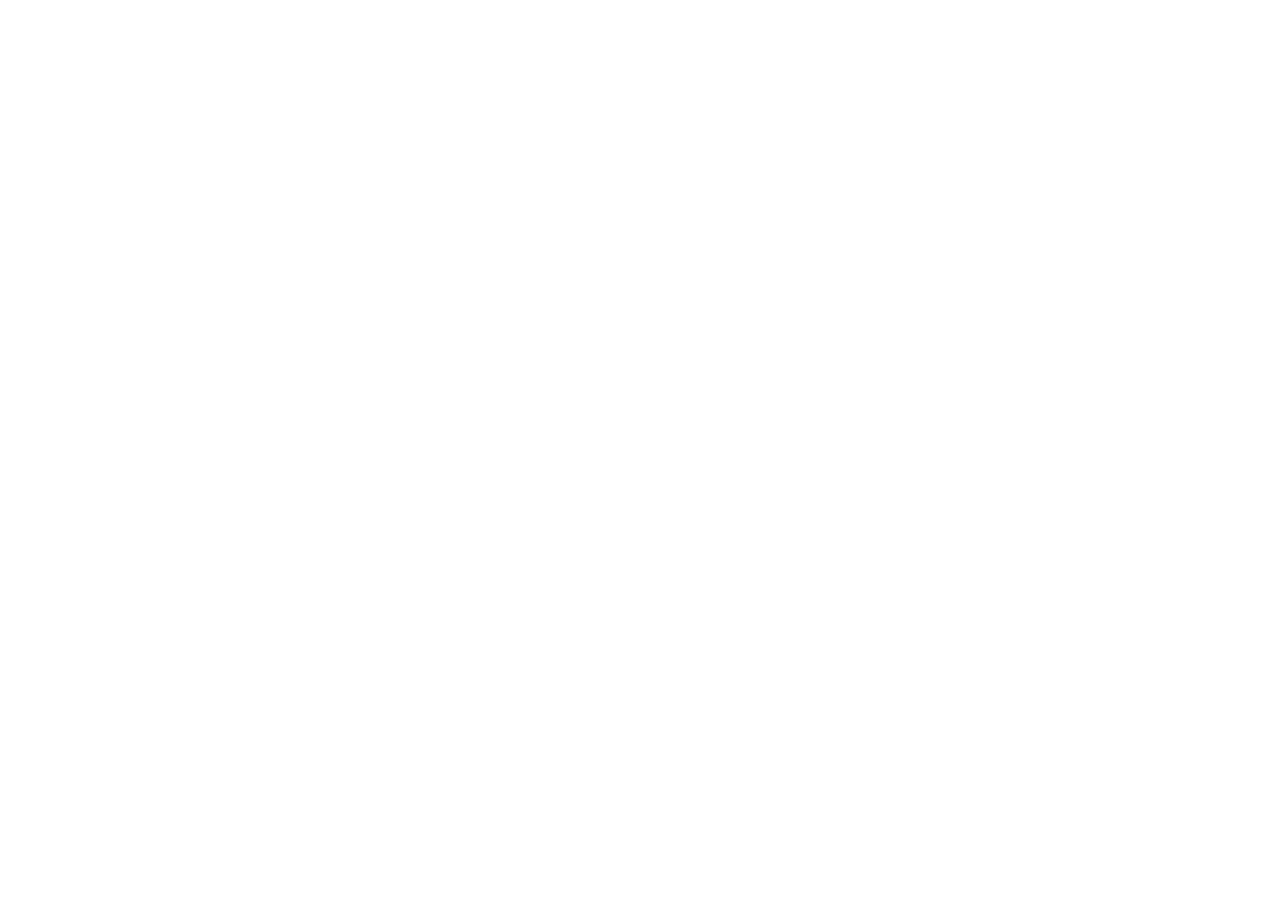
==== index.html @ c0cda66f "first commit" ====
<!DOCTYPE html>
<html lang="en">
<head>
    <meta charset="UTF-8">
    <meta http-equiv="X-UA-Compatible" content="IE=edge">
    <meta name="viewport" content="width=device-width, initial-scale=1.0">
    <title>Document</title>
</head>
<body>
    
</body>
</html>
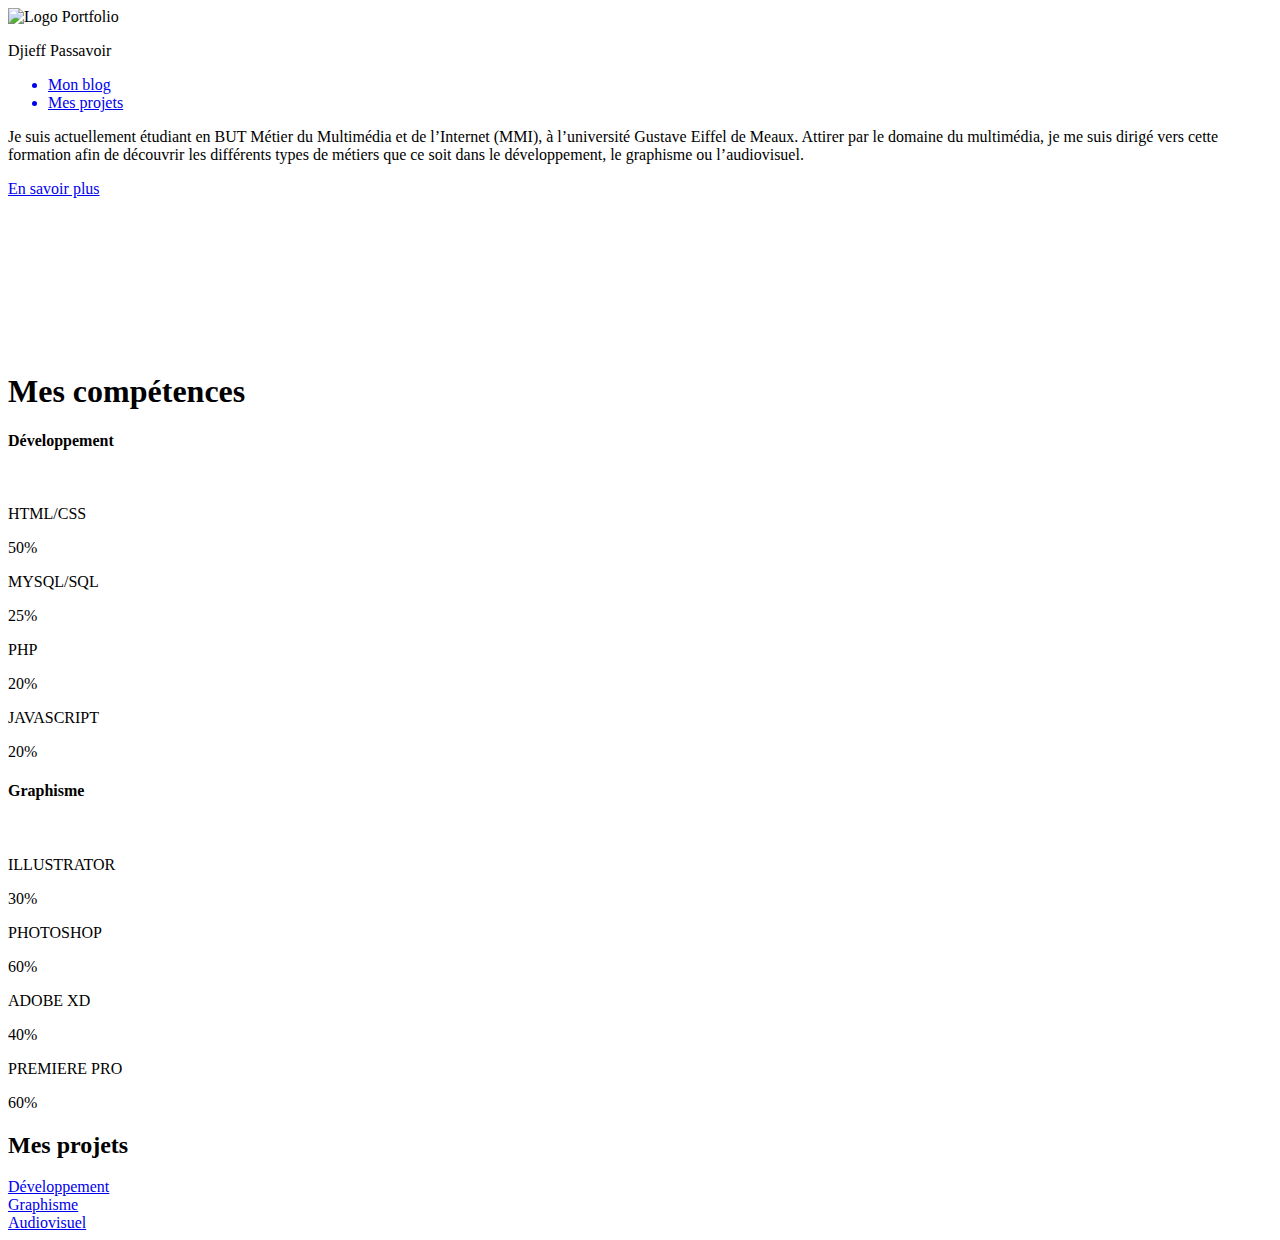
==== commit ccbfb6da: "updated index.html" ====
--- a/index.html
+++ b/index.html
@@ -1,12 +1,125 @@
 <!DOCTYPE html>
-<html lang="en">
+<html lang="fr">
 <head>
     <meta charset="UTF-8">
     <meta http-equiv="X-UA-Compatible" content="IE=edge">
     <meta name="viewport" content="width=device-width, initial-scale=1.0">
-    <title>Document</title>
+    <link rel="stylesheet" type="text/css" href="../Portfolio/Styles/Portfolio2.css">
+    <title>Portfolio</title>
 </head>
 <body>
+    <nav>
+        <div class="Logo">
+          <img src="../Portfolio/Ressources/LogoP2.png" alt="Logo Portfolio"/>
+          <p id="Nom">Djieff Passavoir</p>
+        </div>
+            <ul>
+                    <a href="Apropos.html"> <li>Mon blog</li> </a>
+                    <a href="#projet"> <li>Mes projets</li> </a>
+                    <!-- <a href=""> <li>Contact</li> </a> -->
+            </ul>
+      </nav>
+        <div id="slider"> 
+          <div id="Moi">
+            <div id="PP">
+            </div>
+            <div id="contenerpresentation">
+              <p id="presentation">Je suis actuellement étudiant en BUT Métier du Multimédia et de l’Internet (MMI), 
+                à l’université Gustave Eiffel de Meaux. Attirer par le domaine du multimédia, je me suis dirigé vers cette 
+                formation afin de découvrir les différents types de métiers que ce soit dans le développement, le graphisme ou l’audiovisuel.
+              </p>
+              <a href="Apropos.html"><div class="btn from-bottom">En savoir plus</div></a>
+          </div>
+          </div>
+    <video id="background-video" autoplay loop muted>
+        <source src="../Portfolio/Ressources/fondp.mp4" type="video/mp4">
+      </video>
+      </div>
+      <section class="page2">
+
+        <section id="competence">
+            <h1 id="2">Mes compétences</h1>
+          <div id="cp">
+            <div id="pourcentage">
+
+        <div id="devp">
+                <h4 class="nom">Développement</h4>
+                <br>
+                <p>HTML/CSS</p>
+            <div class="container">
+                <div class="skill html">50%</div>
+            </div>
+
+            <p>MYSQL/SQL</p>
+            <div class="container">
+                <div class="skill mysql">25%</div>
+            </div>
+
+            <p>PHP</p>
+            <div class="container">
+                <div class="skill php">20%</div>
+            </div>
+
+            <p>JAVASCRIPT</p>
+            <div class="container">
+                <div class="skill java">20%</div>
+            </div>
+
+        </div>
+        </div>
+
+
+        <div id="pourcentage">
+
+          <div id="devp">
+                  <h4 class="nom">Graphisme</h4>
+                  <br>
+                  <p>ILLUSTRATOR</p>
+              <div class="container">
+                  <div class="skill illu">30%</div>
+              </div>
+  
+              <p>PHOTOSHOP</p>
+              <div class="container">
+                  <div class="skill photoshop">60%</div>
+              </div>
+  
+              <p>ADOBE XD</p>
+              <div class="container">
+                  <div class="skill xd">40%</div>
+              </div>
+  
+              <p>PREMIERE PRO</p>
+              <div class="container">
+                  <div class="skill premierepro">60%</div>
+              </div>
+  
+          </div>
+          </div>
+        </div>
+      </section>
+      </section>
+      <div class="titre">
+        <h2 id="projet">Mes projets</h2>
+      </div>
+      <div id="contener3">
+        <div class="background-one">
+            <div class="link-container">
+              <a  class="link-one" href="ProjetDev.html">Développement</a>
+            </div>
+          </div>
+          <div class="background-two link-container">
+            <a class="link-two" href="ProjetGraph.html">Graphisme</a>
+          </div>
+          <div class="background-three link-container">
+            <a class="link-three" href="ProjetAudio.html">Audiovisuel</a>
+          </div>
+        </div>
+       
     
+       
+
+
+
 </body>
 </html>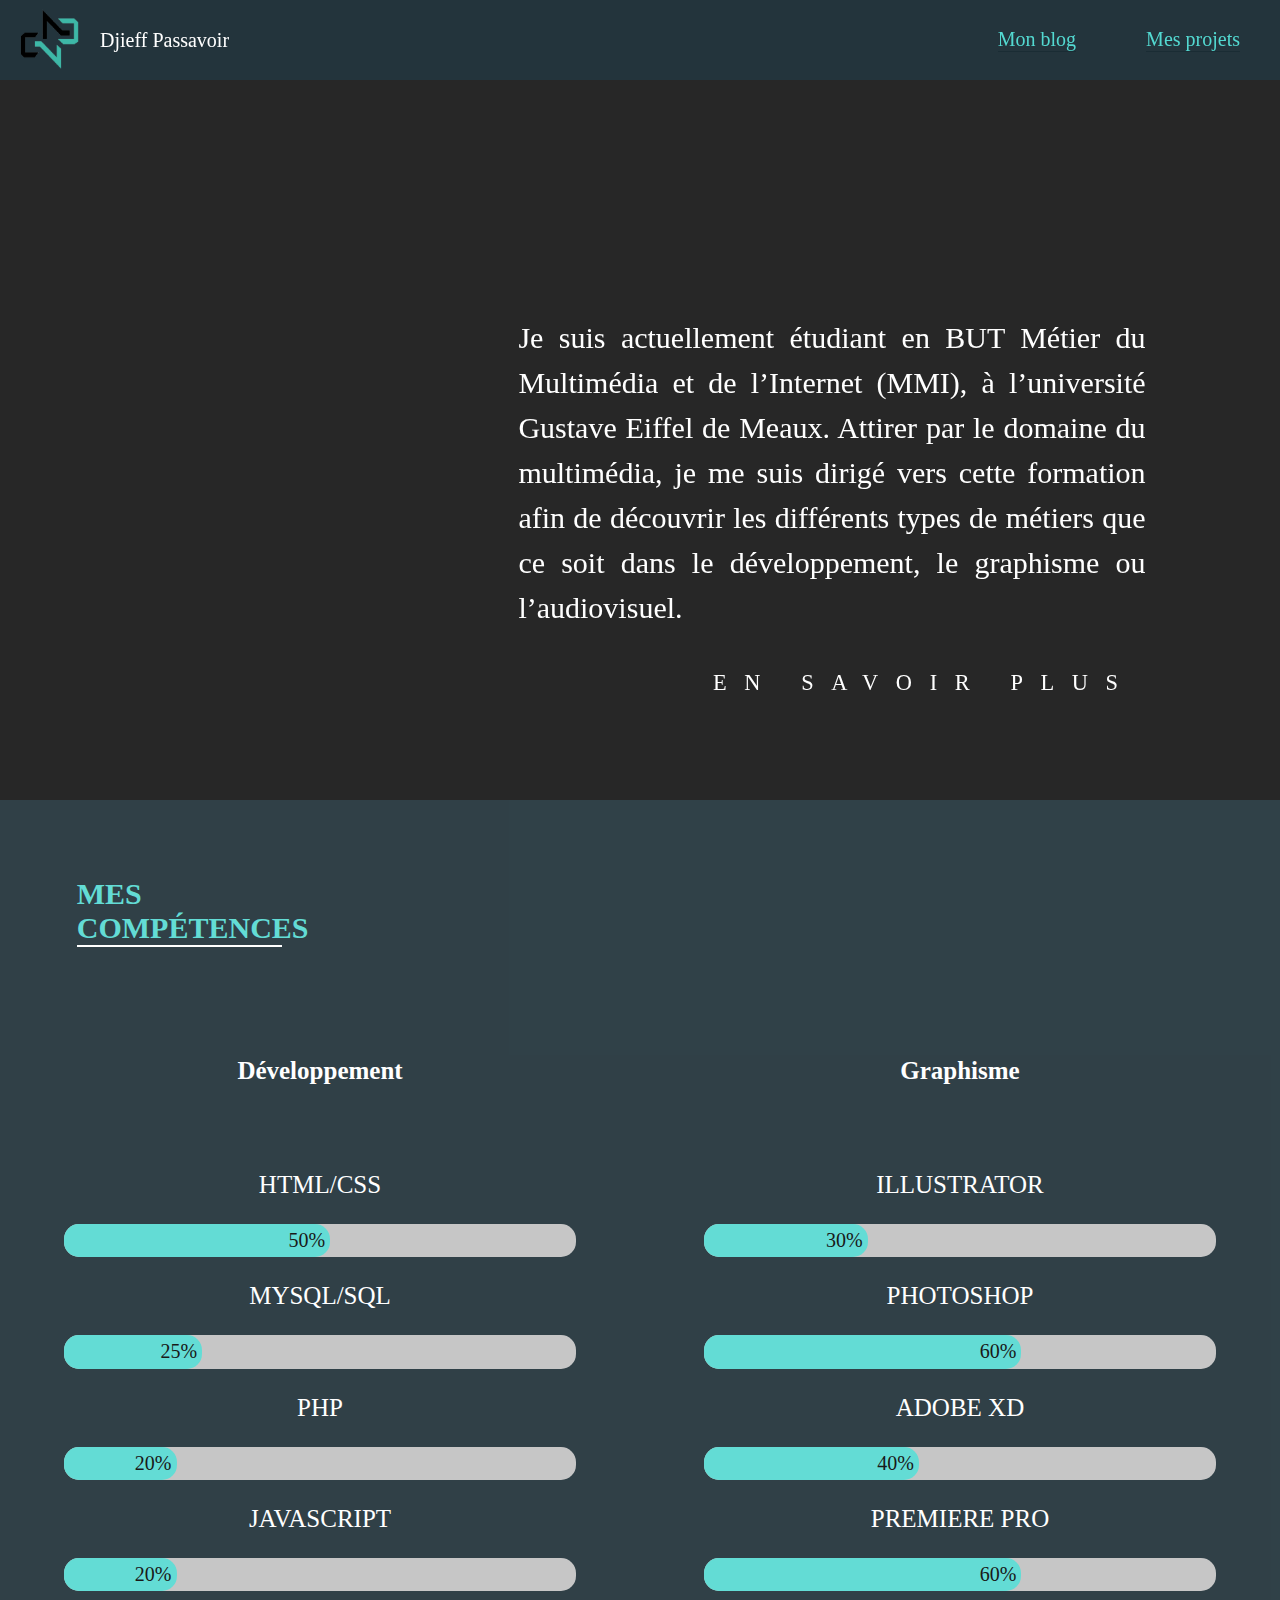
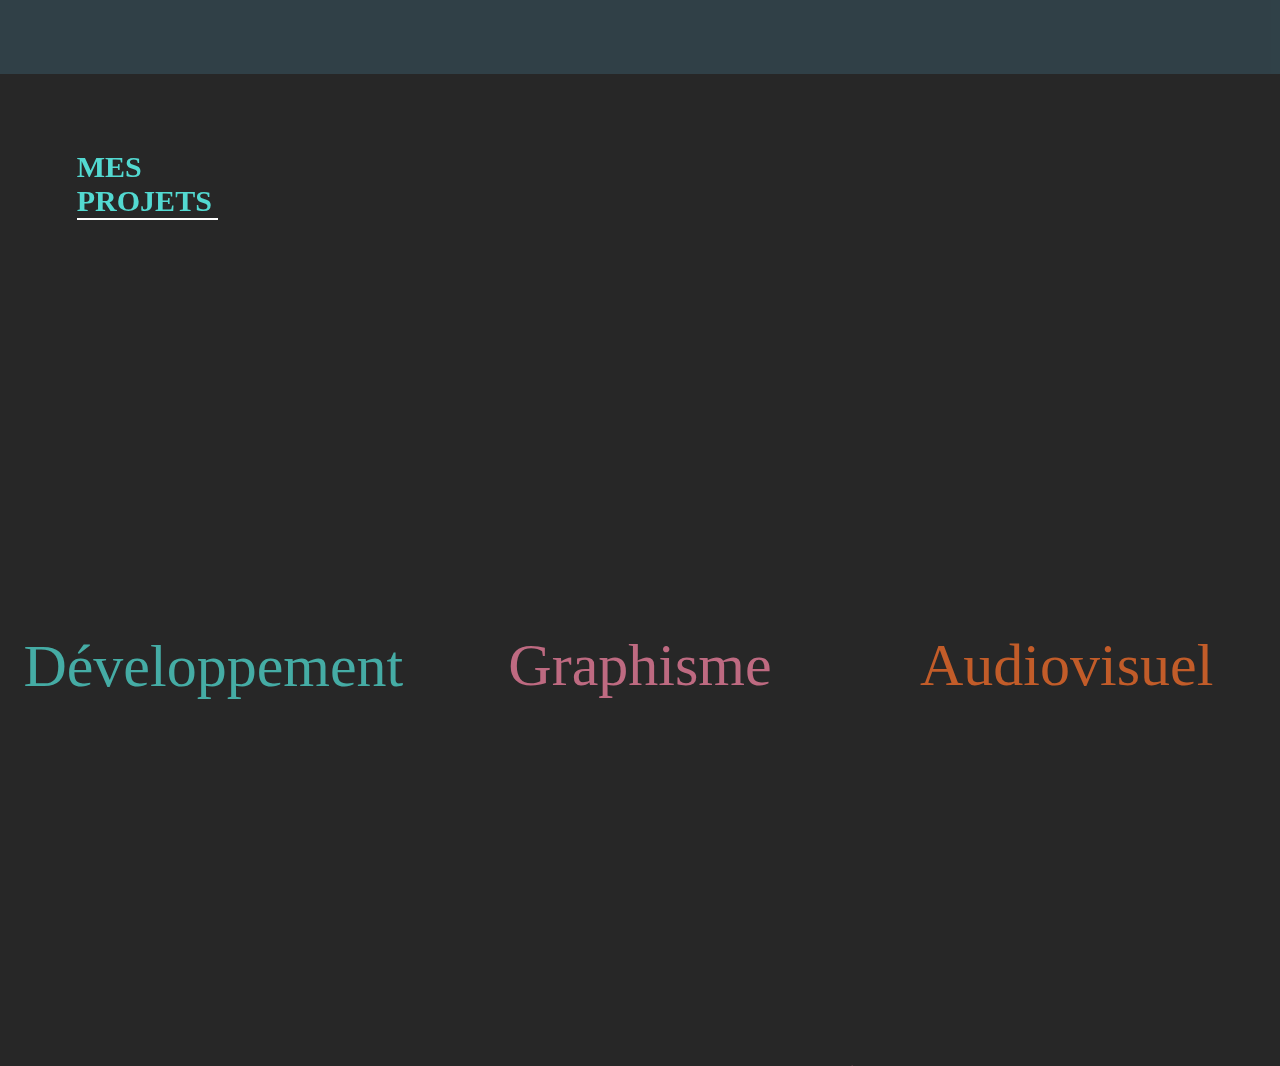
==== commit 9d6a9458: "updated index.html" ====
--- a/index.html
+++ b/index.html
@@ -4,13 +4,13 @@
     <meta charset="UTF-8">
     <meta http-equiv="X-UA-Compatible" content="IE=edge">
     <meta name="viewport" content="width=device-width, initial-scale=1.0">
-    <link rel="stylesheet" type="text/css" href="../Portfolio/Styles/Portfolio2.css">
+    <link rel="stylesheet" type="text/css" href="Styles/Portfolio2.css">
     <title>Portfolio</title>
 </head>
 <body>
     <nav>
         <div class="Logo">
-          <img src="../Portfolio/Ressources/LogoP2.png" alt="Logo Portfolio"/>
+          <img src="Ressources/LogoP2.png" alt="Logo Portfolio"/>
           <p id="Nom">Djieff Passavoir</p>
         </div>
             <ul>
@@ -32,7 +32,7 @@
           </div>
           </div>
     <video id="background-video" autoplay loop muted>
-        <source src="../Portfolio/Ressources/fondp.mp4" type="video/mp4">
+        <source src="Ressources/fondp.mp4" type="video/mp4">
       </video>
       </div>
       <section class="page2">
--- a/Styles/Portfolio2.css
+++ b/Styles/Portfolio2.css
@@ -0,0 +1,616 @@
+body {
+    margin: 0;
+    overflow-x: hidden;
+}
+html {
+  scroll-behavior: smooth;
+}
+body::-webkit-scrollbar {
+  width: 0.9vh;
+  height: 0.2vh;
+}
+body::-webkit-scrollbar-thumb {
+  background: #53d9d1;
+  border-radius: 2vh;
+}
+/*********BARRE NAV**********/
+nav {
+  display: flex;
+	flex-wrap: wrap;
+	justify-content: space-between;
+	align-items: center;
+	background-color:#1a2c34f5; /**#1A2C34**/
+	position: sticky;
+	top: 0;
+  z-index: 3;
+}
+
+nav .Logo {
+	display: flex;
+	align-items: center;
+}
+nav .Logo img {
+	width: 100px;
+	height: 80px;
+}
+nav .Logo #Nom {
+  color: white;
+  font-size: 20px;
+}
+
+nav ul {
+	display: flex;
+	list-style-type: none;
+}
+a {
+  text-decoration: none;
+}
+nav ul li {
+  font-size: 20px;
+  color:#53d9d1;
+  margin-right: 40px;
+	margin-left: 30px;
+	cursor: pointer;
+	border-bottom: 1px solid #1A2C34;
+}
+nav ul li:hover {
+	border-bottom-color: #fff;
+}
+
+/*********BARRE NAV**********/
+
+/*********SLIDER**********/
+#slider{
+  width: 100%;
+  height: 0;
+  padding-bottom: 56.25%;
+  position: relative;
+  display: flex;
+  justify-content: right;
+  background-color: #151515eb;
+  
+}
+
+#background-video {
+  width: 100%!important;
+  height: 100%!important;
+  object-fit: cover;
+  position: fixed;
+  z-index: -2;
+  }
+/*********SLIDER**********/
+/******PRESENTATION******/
+#Moi {
+  width: 70%;
+  height: 70%;
+  margin-top: 16%;
+  
+
+}
+#PP {
+  width: 20%;
+  height: 100%;
+}
+#contenerpresentation {
+  width: 70%;
+  height: 100%;
+  padding-left: 5%;
+  margin-left: 10%;
+}
+#presentation {
+  font-family: Yrsa;
+  justify-content: right;
+  text-align: justify;
+  color: white;
+  line-height: 150%;
+  font-size: 30px;
+  position: relative;
+
+}
+.btn {	
+  margin-left: auto;
+  text-align: right;	
+	position: relative;	
+	padding: 10px 10px;
+	font-size: 1.4rem;
+	color: var(--inv);
+	letter-spacing: 1.1rem;
+	text-transform: uppercase;
+	transition: all 500ms cubic-bezier(0.77, 0, 0.175, 1);	
+	cursor: pointer;
+	user-select: none;
+  width: 440px;
+  height: 20px;
+  --def: #53d9d1; 	
+	--inv: #fff;
+}
+
+.btn:before, .btn:after {
+	content: '';
+	position: absolute;	
+	transition: inherit;
+	z-index: -1;
+}
+
+.btn:hover {
+	color: var(--def);
+	transition-delay: .5s;
+}
+
+.btn:hover:before {
+	transition-delay: 0s;
+}
+
+.btn:hover:after {
+	background: var(--inv);
+	transition-delay: .35s;
+}
+
+.from-bottom:before, 
+.from-bottom:after {
+	left: 0;
+	height: 0;
+	width: 100%;
+}
+
+.from-bottom:before {
+	top: 0;	
+	border: 1px solid var(--inv);
+	border-top: 0;
+	border-bottom: 0;
+}
+
+.from-bottom:after {
+	bottom: 0;
+	height: 0;
+}
+
+.from-bottom:hover:before,
+.from-bottom:hover:after {
+	height: 100%;
+}
+
+/******PRESENTATION*******/
+
+
+/********COMPETENCES********/
+#competence{
+  display: flex;
+  flex-direction: column;
+  background-color: #1A2C34;
+  opacity: 0.9;
+  width: 100%;
+  color: white;
+
+}
+#competence h1{
+  color: #53d9d1;
+  margin: 6%;
+  text-transform: uppercase;
+  font-size: 30px;
+  width: 16%;
+  border: 2px solid white;
+  border-top-style: none;
+  border-left-style: none;
+  border-right-style: none;
+}
+.titre{
+  width: 100%;
+  height: 0;
+  padding-bottom: 15%;
+  background-color: #151515eb;
+}
+#projet {
+  color: #53d9d1;
+  padding-top: 6%;
+  margin:  0% 0% 0% 6%;
+  text-transform: uppercase;
+  font-size: 30px;
+  width: 11%;
+  border: 2px solid white;
+  border-top-style: none;
+  border-left-style: none;
+  border-right-style: none;
+}
+h4 {
+  font-size: 25px;
+}
+#cp {
+  display: flex;
+}
+#pourcentage{
+  display: flex;
+  justify-content: center;
+  font-size: 25px;
+  width: 50%;
+  height: 650px;
+}
+#devp{
+  text-align: center;
+  width: 100%;
+}
+#grap{
+  text-align: center;
+  width: 50%;
+}
+.container{
+  background-color: rgb(192, 192, 192);
+  width: 80%;
+  border-radius: 15px;
+  margin-left: 10%;
+}
+.skill{
+  background-color: #53d9d1;
+  color: black;
+  padding: 1%;
+  text-align: right;
+  font-size: 20px;
+  border-radius: 15px;
+}
+#nom {
+  list-style-type: none;
+  text-decoration: none;
+}
+.html{
+  width: 50%;
+}
+.java{
+  width: 20%;
+}
+.php{
+  width: 20%;
+}
+.mysql{
+  width: 25%;
+}
+.premierepro{
+  width: 60%;
+}
+.photoshop{
+  width: 60%;
+}
+.xd{
+  width: 40%;
+}
+.illu{
+  width: 30%;
+}
+/********COMPETENCES********/
+
+/**********Projets***********/
+#contener3 {
+    margin: 0;
+    height: 800px;
+    display: grid;
+    grid-template-columns: repeat(3, 1fr);
+
+  }
+  
+  .background-one {
+    background-color: #151515eb;
+  }
+  
+  .background-two {
+    background-color: #151515eb;
+  }
+  
+  .background-three {
+    background-color: #151515eb;
+  }
+  
+  .link-container {
+    display: flex;
+    flex-direction: column;
+    justify-content: center;
+    align-items: center;
+    height: 100%;
+    position: relative;
+    z-index: 0;
+  }
+  
+  .link-one {
+    height: auto;
+    font-size: 60px;
+    font-family: Yrsa;
+    color: #45aca5;
+    transition: color 1s cubic-bezier(0.32, 0, 0.67, 0);
+    line-height: 1em;
+  }
+  
+  .link-one:hover {
+    color: #111;
+    transition: color 1s cubic-bezier(0.33, 1, 0.68, 1);
+  }
+  
+  .link-one::before {
+    content: "";
+    position: absolute;
+    z-index: -1;
+    width: 100%;
+    height: 100%;
+    top: 0;
+    right: 0;
+    background-color: #53d9d096;
+  
+    clip-path: circle(0% at 50% calc(50%));
+    transition: clip-path 1s cubic-bezier(0.65, 0, 0.35, 1);
+  }
+  
+  .link-one:hover::before {
+    clip-path: circle(100% at 50% 50%);
+  }
+  
+  .link-one::after {
+    content: "";
+    position: absolute;
+    z-index: -1;
+    width: 100%;
+    height: 100%;
+    top: 0;
+    right: 0;
+    background-color: #151515;
+  
+    clip-path: polygon(
+      40% 0%,
+      60% 0%,
+      60% 0%,
+      40% 0%,
+      40% 100%,
+      60% 100%,
+      60% 100%,
+      40% 100%
+    );
+  
+
+    transition: clip-path 1s cubic-bezier(0.65, 0, 0.35, 1);
+  }
+  
+  .link-one:hover::after {
+
+    clip-path: polygon(
+      40% 10%,
+      60% 10%,
+      60% 35%,
+      40% 35%,
+      40% 90%,
+      60% 90%,
+      60% 65%,
+      40% 65%
+    );
+  }
+  
+  .link-two {
+    font-size: 60px;
+    font-family: Yrsa;
+    color: #be6a81;
+    transition: color 1s cubic-bezier(0.32, 0, 0.67, 0);
+  }
+  
+  .link-two:hover {
+    color: #111;
+    transition: color 1s cubic-bezier(0.33, 1, 0.68, 1);
+  }
+  
+  .link-two::before {
+    content: "";
+    position: absolute;
+    z-index: -2;
+    width: 100%;
+    height: 100%;
+    top: 0;
+    right: 0;
+    clip-path: polygon(
+      0% -20%,
+      100% -30%,
+      100% -10%,
+      0% 0%,
+      0% 130%,
+      100% 120%,
+      100% 100%,
+      0% 110%
+    );
+    background-color: #f27b9b86;
+  
+    transition: clip-path 1s cubic-bezier(0.25, 1, 0.5, 1);
+  }
+  
+  .link-two:hover::before {
+    clip-path: polygon(
+      0% 10%,
+      100% 0%,
+      100% 20%,
+      0% 30%,
+      0% 100%,
+      100% 90%,
+      100% 70%,
+      0% 80%
+    );
+  }
+  
+  .link-two::after {
+    content: "";
+    position: absolute;
+    z-index: -1;
+    width: 8ch;
+    height: 8ch;
+    top: 50%;
+    right: 50%;
+    transform: translate(100%, -10%) rotate(0deg) scale(0);
+    transition: transform 1s ease;
+  
+    background-color: #f27b9b86;
+  }
+  
+  .link-two:hover::after {
+    transform: translate(50%, -50%) rotate(135deg) scale(1);
+  }
+  
+  .link-three {
+    font-size: 60px;
+    font-family: Yrsa;
+    color: #c25c29;
+  }
+    
+    .link-three::after {
+      content: "";
+      position: absolute;
+      z-index: 2;
+      width: 50%;
+      height: 100%;
+      top: 0%;
+      left: 0%;
+      transform: translate(0, -50%) scaleY(0);
+      transition: transform 1s ease;
+      mix-blend-mode: difference;
+    
+      clip-path: polygon(
+        20% 60%,
+        100% 60%,
+        100% 40%,
+        20% 40%,
+        20% 10%,
+        60% 0%,
+        60% 20%,
+        20% 20%
+      );
+    
+      background-color: #c25c29;
+    }
+    
+    .link-three:hover::after {
+      transform: translate(0, 0%) scaleY(1);
+    }
+    
+    .link-three::before {
+      content: "";
+      position: absolute;
+      z-index: 2;
+      width: 50%;
+      height: 100%;
+      bottom: 0%;
+      right: 0%;
+      transform: translate(0, 50%) scaleY(0);
+      transition: transform 1s ease;
+      mix-blend-mode: difference;
+    
+      clip-path: polygon(
+        80% 40%,
+        0% 40%,
+        0% 60%,
+        80% 60%,
+        80% 90%,
+        40% 100%,
+        40% 80%,
+        80% 80%
+      );
+    
+      background-color: #c25c29;
+    }
+    
+    .link-three:hover::before {
+      transform: translate(0%, 0%) scaleY(1);
+    }
+  
+  /**********Projets***********/
+
+
+
+
+
+  @media screen and (max-width: 700px) {
+    
+    nav {
+      justify-content: center;
+      display:flexbox;
+    }
+    nav ul li {
+      text-align: center;
+    }
+    #Moi {
+      width: 100%;
+      height: 100%;
+      margin-top: 5%;
+      margin-right: 20%;
+      
+    
+    }
+    #contenerpresentation {
+      width: 95%;
+      height: 50%;
+    }
+    #presentation {
+      justify-content: right;
+      text-align: justify;
+      color: white;
+      position: relative;
+      font-size: 14px;
+    
+    }
+    .btn {
+      display:  none;
+    }
+/***COMPETENCES***/
+    #competence {
+      align-items: center;
+      justify-content: center;
+      opacity: 100%;
+    }
+    #competence h1 {
+      width: 47%;
+      text-transform: none;
+
+    }
+    p {
+      font-size: 20px;
+    }
+    #cp{
+      display: list-item;
+      width: 70%;
+      align-items: center;
+    }
+    #devp {
+      padding: 0;
+    }
+    #pourcentage {
+      width: 100%;
+
+    }
+    #contener3 {
+      display:block;
+    }
+    .link-container {
+      height: 33%;
+
+    }
+/***COMPETENCES***/
+/****PROJETS****/ 
+    #projet {
+      padding-top: 15%;
+      margin: 0% 30% 0% 30%;
+      width: 37%;
+      font-size: 25px;
+    }
+    .titre {
+      padding-bottom: 65%;
+    }
+    .link-one {
+      height: 200px;
+      display: flex;
+      justify-content: center;
+      align-items: center;
+      position: relative;
+      z-index: 0;
+    }
+    .link-two::after {
+      content: "";
+      position: absolute;
+      z-index: -1;
+      width: 6.5ch;
+      height: 6.5ch;
+  }
+  
+  /****PROJETS****/ 
+}
+ 
+
+
